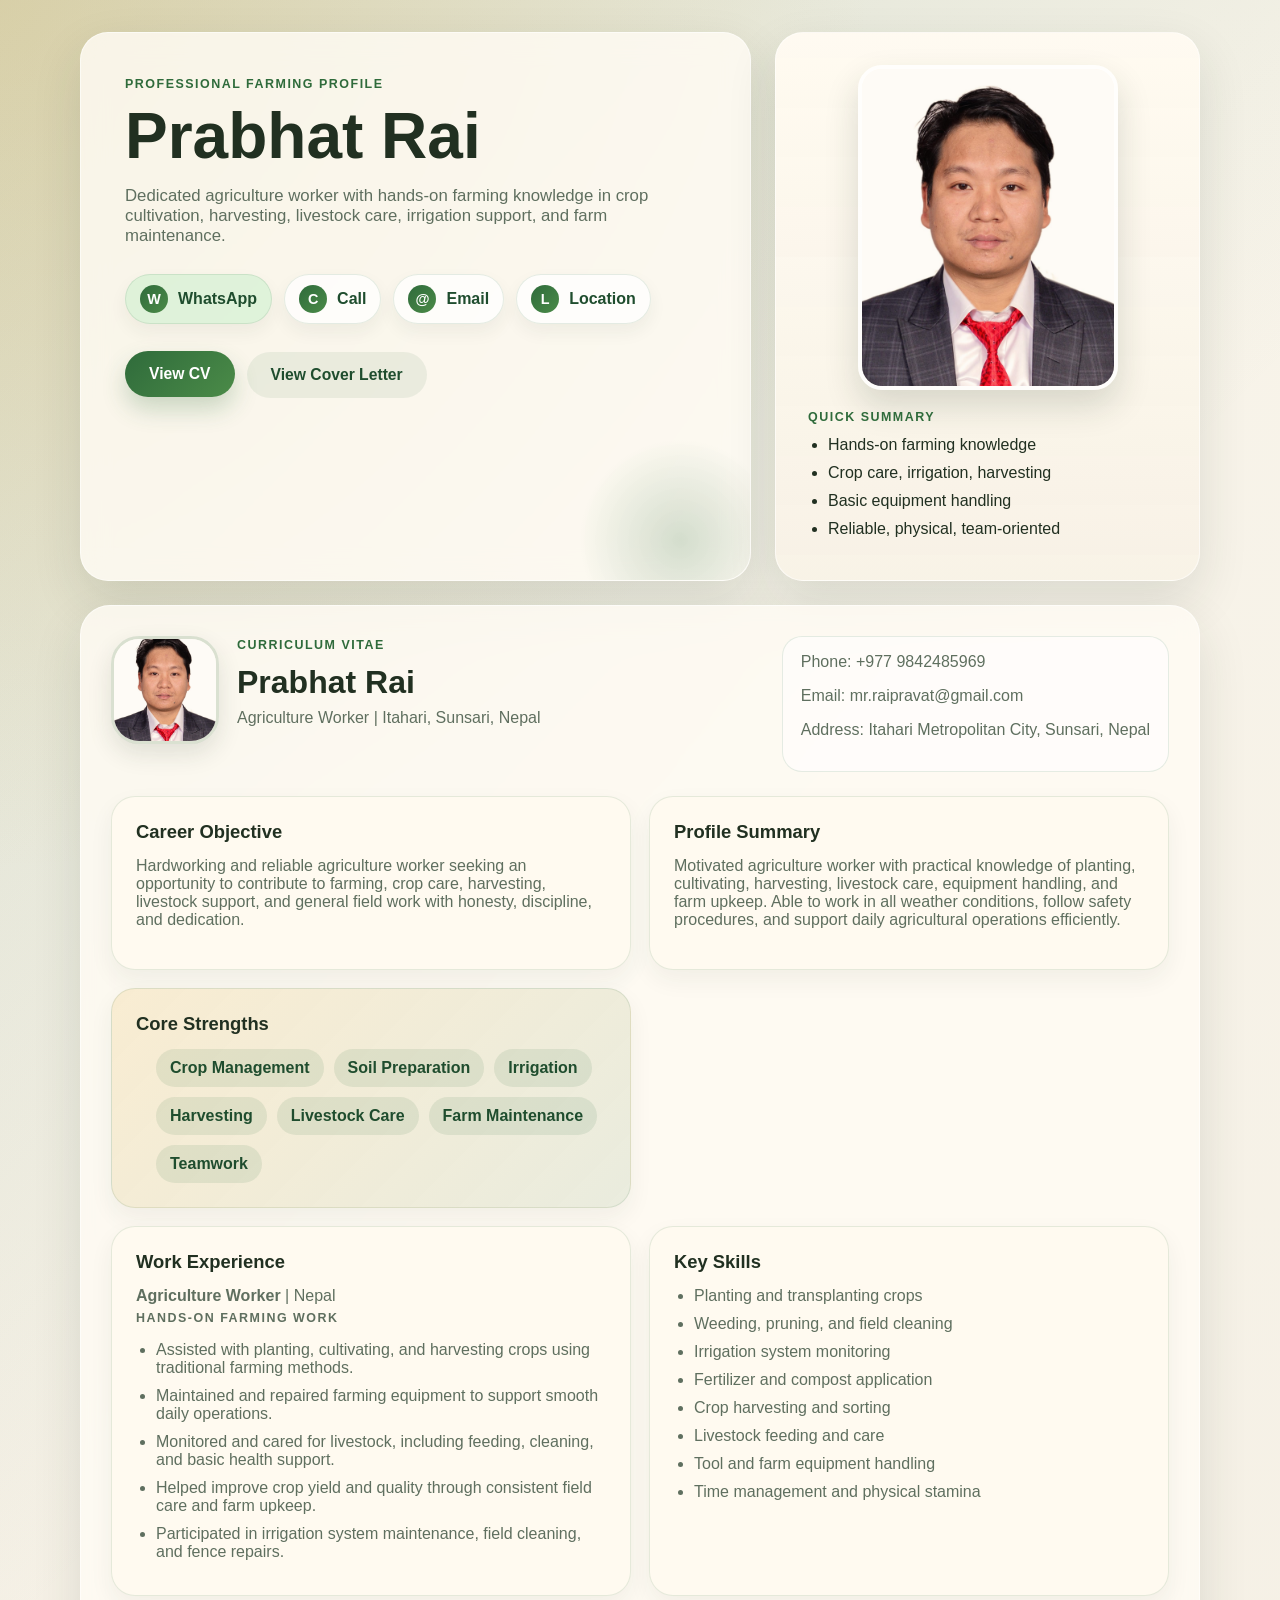
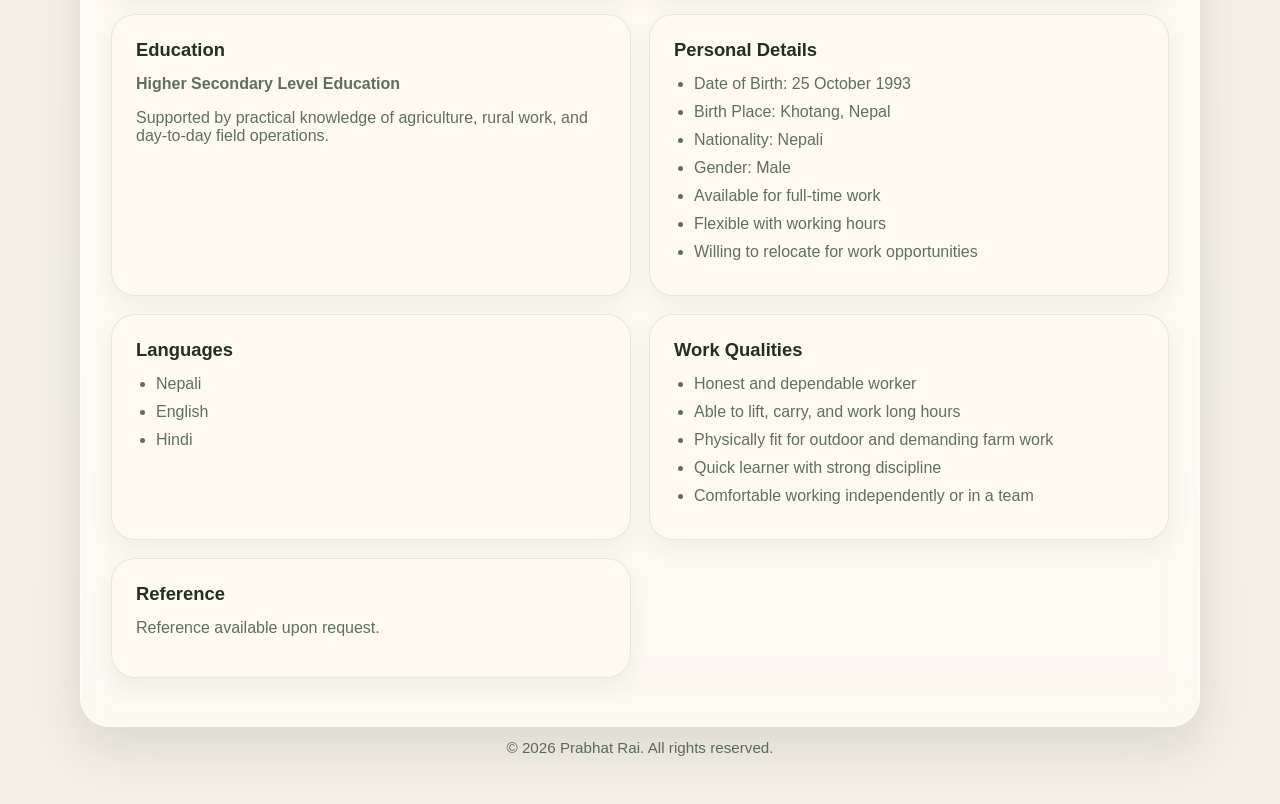
==== index.html @ 757d84d1 "Add files via upload" ====
<!DOCTYPE html>
<html lang="en">

<head>
    <meta charset="UTF-8">
    <meta name="viewport" content="width=device-width, initial-scale=1.0">
    <title>Prabhat Rai | Agriculture Worker CV</title>
    <link rel="stylesheet" href="style.css">
</head>

<body>
    <div class="page-shell">
        <header class="hero">
            <div class="hero-copy">
                <p class="eyebrow">Professional Farming Profile</p>
                <h1>Prabhat Rai</h1>
                <p class="hero-text">
                    Dedicated agriculture worker with hands-on farming knowledge in crop
                    cultivation, harvesting, livestock care, irrigation support, and farm maintenance.
                </p>
                <div class="trust-links">
                    <a class="trust-link whatsapp" href="https://wa.me/9779842485969" target="_blank" rel="noopener noreferrer" aria-label="Chat on WhatsApp">
                        <span class="trust-icon">W</span>
                        <span>WhatsApp</span>
                    </a>
                    <a class="trust-link" href="tel:+9779842485969" aria-label="Call Prabhat Rai">
                        <span class="trust-icon">C</span>
                        <span>Call</span>
                    </a>
                    <a class="trust-link" href="mailto:mr.raipravat@gmail.com" aria-label="Send email to Prabhat Rai">
                        <span class="trust-icon">@</span>
                        <span>Email</span>
                    </a>
                    <a class="trust-link" href="https://maps.google.com/?q=Itahari+Metropolitan+City,+Sunsari,+Nepal" target="_blank" rel="noopener noreferrer" aria-label="View location">
                        <span class="trust-icon">L</span>
                        <span>Location</span>
                    </a>
                </div>
                <div class="hero-actions">
                    <button class="tab-button active" data-section="cv" onclick="showSection('cv', this)">View CV</button>
                    <button class="tab-button" data-section="cover-letter" onclick="showSection('cover-letter', this)">View Cover Letter</button>
                </div>
            </div>
            <div class="hero-card">
                <img src="PP.jpeg" alt="Portrait of Prabhat Rai" class="hero-photo">
                <p class="card-label">Quick Summary</p>
                <ul class="summary-list">
                    <li>Hands-on farming knowledge</li>
                    <li>Crop care, irrigation, harvesting</li>
                    <li>Basic equipment handling</li>
                    <li>Reliable, physical, team-oriented</li>
                </ul>
            </div>
        </header>

        <main id="main-content">
            <section id="cv" class="content-section">
                <div class="panel">
                    <div class="profile-head">
                        <div class="profile-identity">
                            <img src="PP.jpeg" alt="Prabhat Rai profile photo" class="profile-photo">
                            <div>
                            <p class="section-tag">Curriculum Vitae</p>
                            <h2>Prabhat Rai</h2>
                            <p class="subtitle">Agriculture Worker | Itahari, Sunsari, Nepal</p>
                            </div>
                        </div>
                        <div class="contact-box">
                            <p>Phone: +977 9842485969</p>
                            <p>Email: mr.raipravat@gmail.com</p>
                            <p>Address: Itahari Metropolitan City, Sunsari, Nepal</p>
                        </div>
                    </div>

                    <div class="grid two-col">
                        <article class="card">
                            <h3>Career Objective</h3>
                            <p>
                                Hardworking and reliable agriculture worker seeking an opportunity to
                                contribute to farming, crop care, harvesting, livestock support, and
                                general field work with honesty, discipline, and dedication.
                            </p>
                        </article>

                        <article class="card">
                            <h3>Profile Summary</h3>
                            <p>
                                Motivated agriculture worker with practical knowledge of planting,
                                cultivating, harvesting, livestock care, equipment handling, and
                                farm upkeep. Able to work in all weather conditions, follow safety
                                procedures, and support daily agricultural operations efficiently.
                            </p>
                        </article>

                        <article class="card accent-card">
                            <h3>Core Strengths</h3>
                            <ul class="chip-list">
                                <li>Crop Management</li>
                                <li>Soil Preparation</li>
                                <li>Irrigation</li>
                                <li>Harvesting</li>
                                <li>Livestock Care</li>
                                <li>Farm Maintenance</li>
                                <li>Teamwork</li>
                            </ul>
                        </article>
                    </div>

                    <div class="grid two-col">
                        <article class="card">
                            <h3>Work Experience</h3>
                            <div class="timeline-item">
                                <p class="job-line"><strong>Agriculture Worker</strong> | Nepal</p>
                                <p class="job-meta">Hands-on Farming Work</p>
                                <ul>
                                    <li>Assisted with planting, cultivating, and harvesting crops using traditional farming methods.</li>
                                    <li>Maintained and repaired farming equipment to support smooth daily operations.</li>
                                    <li>Monitored and cared for livestock, including feeding, cleaning, and basic health support.</li>
                                    <li>Helped improve crop yield and quality through consistent field care and farm upkeep.</li>
                                    <li>Participated in irrigation system maintenance, field cleaning, and fence repairs.</li>
                                </ul>
                            </div>
                        </article>

                        <article class="card">
                            <h3>Key Skills</h3>
                            <ul>
                                <li>Planting and transplanting crops</li>
                                <li>Weeding, pruning, and field cleaning</li>
                                <li>Irrigation system monitoring</li>
                                <li>Fertilizer and compost application</li>
                                <li>Crop harvesting and sorting</li>
                                <li>Livestock feeding and care</li>
                                <li>Tool and farm equipment handling</li>
                                <li>Time management and physical stamina</li>
                            </ul>
                        </article>
                    </div>

                    <div class="grid two-col">
                        <article class="card">
                            <h3>Education</h3>
                            <p><strong>Higher Secondary Level Education</strong></p>
                            <p>Supported by practical knowledge of agriculture, rural work, and day-to-day field operations.</p>
                        </article>

                        <article class="card">
                            <h3>Personal Details</h3>
                            <ul>
                                <li>Date of Birth: 25 October 1993</li>
                                <li>Birth Place: Khotang, Nepal</li>
                                <li>Nationality: Nepali</li>
                                <li>Gender: Male</li>
                                <li>Available for full-time work</li>
                                <li>Flexible with working hours</li>
                                <li>Willing to relocate for work opportunities</li>
                            </ul>
                        </article>
                    </div>

                    <div class="grid two-col">
                        <article class="card">
                            <h3>Languages</h3>
                            <ul>
                                <li>Nepali</li>
                                <li>English</li>
                                <li>Hindi</li>
                            </ul>
                        </article>

                        <article class="card">
                            <h3>Work Qualities</h3>
                            <ul>
                                <li>Honest and dependable worker</li>
                                <li>Able to lift, carry, and work long hours</li>
                                <li>Physically fit for outdoor and demanding farm work</li>
                                <li>Quick learner with strong discipline</li>
                                <li>Comfortable working independently or in a team</li>
                            </ul>
                        </article>
                    </div>

                    <div class="grid two-col">
                        <article class="card">
                            <h3>Reference</h3>
                            <p>Reference available upon request.</p>
                        </article>
                    </div>
                </div>
            </section>

            <section id="cover-letter" class="content-section hidden">
                <div class="panel">
                    <p class="section-tag">Cover Letter</p>
                    <h2>Application for Farming Job</h2>
                    <div class="letter-card">
                        <p>Dear Hiring Manager,</p>
                        <p>
                            I am writing to apply for a farming position in your organization. I have
                            practical knowledge as an agriculture worker, with hands-on
                            involvement in crop planting, cultivation, harvesting, livestock care,
                            irrigation support, and general farm maintenance.
                        </p>
                        <p>
                            Through my experience, I have developed strong skills in traditional farming
                            practices, equipment handling, field care, and teamwork. I am physically fit,
                            hardworking, and committed to completing all farm duties with responsibility
                            and care.
                        </p>
                        <p>
                            I would welcome the opportunity to contribute my experience and dedication
                            to your farm. Thank you for your time and consideration.
                        </p>
                        <p>Sincerely,</p>
                        <p><strong>Prabhat Rai</strong></p>
                    </div>
                </div>
            </section>
        </main>

        <footer class="site-footer">
            <p>&copy; <span id="current-year"></span> Prabhat Rai. All rights reserved.</p>
        </footer>
    </div>

    <script src="script.js"></script>
</body>

</html>
---- style.css ----
:root {
  --bg: #f4efe4;
  --panel: rgba(255, 252, 245, 0.82);
  --panel-strong: #fffaf0;
  --text: #213021;
  --muted: #5f6f5f;
  --green: #2f6b3b;
  --green-deep: #1f4d2e;
  --gold: #d8a437;
  --line: rgba(47, 107, 59, 0.12);
  --shadow: 0 20px 50px rgba(33, 48, 33, 0.12);
}

* {
  box-sizing: border-box;
}

body {
  margin: 0;
  min-height: 100vh;
  font-family: "Segoe UI", Tahoma, Geneva, Verdana, sans-serif;
  color: var(--text);
  background:
    radial-gradient(circle at top left, rgba(216, 164, 55, 0.25), transparent 32%),
    linear-gradient(135deg, rgba(47, 107, 59, 0.16), transparent 45%),
    linear-gradient(180deg, #f8f4ea 0%, var(--bg) 100%);
}

.page-shell {
  width: min(1120px, calc(100% - 32px));
  margin: 0 auto;
  padding: 32px 0 48px;
}

.hero {
  display: grid;
  grid-template-columns: 1.5fr 0.95fr;
  gap: 24px;
  align-items: stretch;
  margin-bottom: 24px;
}

.hero-copy,
.hero-card,
.panel {
  backdrop-filter: blur(14px);
  background: var(--panel);
  border: 1px solid rgba(255, 255, 255, 0.55);
  box-shadow: var(--shadow);
}

.hero-copy {
  border-radius: 28px;
  padding: 44px;
  position: relative;
  overflow: hidden;
}

.hero-copy::after {
  content: "";
  position: absolute;
  right: -40px;
  bottom: -70px;
  width: 220px;
  height: 220px;
  border-radius: 50%;
  background: radial-gradient(circle, rgba(47, 107, 59, 0.2), transparent 65%);
}

.eyebrow,
.section-tag,
.card-label,
.job-meta {
  letter-spacing: 0.12em;
  text-transform: uppercase;
  font-size: 0.78rem;
}

.eyebrow,
.section-tag,
.card-label {
  color: var(--green);
  font-weight: 700;
}

h1,
h2,
h3,
p {
  margin-top: 0;
}

h1 {
  font-size: clamp(2.4rem, 5vw, 4.4rem);
  line-height: 1.04;
  margin-bottom: 16px;
}

h2 {
  font-size: 2rem;
  margin-bottom: 8px;
}

h3 {
  font-size: 1.15rem;
  margin-bottom: 14px;
}

.hero-text,
.subtitle,
.letter-card p,
.card p,
.card li,
.contact-box p {
  color: var(--muted);
}

.hero-text {
  max-width: 640px;
  font-size: 1.05rem;
  margin-bottom: 28px;
}

.trust-links {
  display: flex;
  flex-wrap: wrap;
  gap: 12px;
  margin-bottom: 28px;
}

.trust-link {
  display: inline-flex;
  align-items: center;
  gap: 10px;
  padding: 10px 14px;
  border-radius: 999px;
  text-decoration: none;
  color: var(--green-deep);
  background: rgba(255, 255, 255, 0.7);
  border: 1px solid rgba(47, 107, 59, 0.12);
  box-shadow: 0 8px 18px rgba(33, 48, 33, 0.06);
  font-weight: 700;
  transition: transform 0.2s ease, box-shadow 0.2s ease, background 0.2s ease;
}

.trust-link:hover {
  transform: translateY(-2px);
  box-shadow: 0 12px 24px rgba(33, 48, 33, 0.12);
  background: rgba(255, 255, 255, 0.92);
}

.trust-link.whatsapp {
  background: rgba(37, 211, 102, 0.12);
}

.trust-icon {
  display: inline-flex;
  align-items: center;
  justify-content: center;
  width: 28px;
  height: 28px;
  border-radius: 50%;
  background: linear-gradient(135deg, var(--green), #4b8b48);
  color: #fff;
  font-size: 0.9rem;
  font-weight: 800;
}

.hero-actions {
  display: flex;
  flex-wrap: wrap;
  gap: 12px;
}

.tab-button {
  border: none;
  border-radius: 999px;
  padding: 14px 24px;
  font-size: 0.98rem;
  font-weight: 700;
  cursor: pointer;
  background: rgba(47, 107, 59, 0.08);
  color: var(--green-deep);
  transition: transform 0.2s ease, background 0.2s ease, color 0.2s ease, box-shadow 0.2s ease;
}

.tab-button:hover,
.tab-button.active {
  transform: translateY(-1px);
  background: linear-gradient(135deg, var(--green), #4b8b48);
  color: #fff;
  box-shadow: 0 12px 24px rgba(47, 107, 59, 0.24);
}

.hero-card {
  border-radius: 28px;
  padding: 32px;
  background:
    linear-gradient(180deg, rgba(255, 250, 240, 0.92), rgba(247, 241, 228, 0.88)),
    var(--panel);
}

.hero-photo {
  display: block;
  width: 100%;
  max-width: 260px;
  aspect-ratio: 4 / 5;
  object-fit: cover;
  margin: 0 auto 20px;
  border-radius: 24px;
  border: 4px solid rgba(255, 255, 255, 0.8);
  box-shadow: 0 16px 34px rgba(33, 48, 33, 0.16);
}

.summary-list,
.card ul {
  margin: 0;
  padding-left: 20px;
}

.summary-list li,
.card li {
  margin-bottom: 10px;
}

.panel {
  border-radius: 30px;
  padding: 30px;
}

.profile-head {
  display: flex;
  justify-content: space-between;
  gap: 20px;
  align-items: flex-start;
  margin-bottom: 24px;
}

.profile-identity {
  display: flex;
  align-items: center;
  gap: 18px;
}

.profile-photo {
  width: 108px;
  height: 108px;
  border-radius: 28px;
  object-fit: cover;
  border: 3px solid rgba(47, 107, 59, 0.16);
  box-shadow: 0 10px 24px rgba(33, 48, 33, 0.12);
}

.contact-box {
  min-width: 240px;
  padding: 16px 18px;
  border-radius: 20px;
  background: rgba(255, 255, 255, 0.58);
  border: 1px solid var(--line);
}

.grid {
  display: grid;
  gap: 18px;
  margin-bottom: 18px;
}

.two-col {
  grid-template-columns: repeat(2, minmax(0, 1fr));
}

.card,
.letter-card {
  background: var(--panel-strong);
  border: 1px solid var(--line);
  border-radius: 24px;
  padding: 24px;
  box-shadow: 0 10px 24px rgba(33, 48, 33, 0.06);
}

.accent-card {
  background:
    linear-gradient(135deg, rgba(216, 164, 55, 0.16), rgba(47, 107, 59, 0.1)),
    var(--panel-strong);
}

.chip-list {
  list-style: none;
  padding-left: 0;
  display: flex;
  flex-wrap: wrap;
  gap: 10px;
}

.chip-list li {
  margin: 0;
  padding: 10px 14px;
  border-radius: 999px;
  background: rgba(47, 107, 59, 0.1);
  color: var(--green-deep);
  font-weight: 600;
}

.job-line {
  margin-bottom: 6px;
}

.job-meta {
  color: var(--gold);
  font-weight: 700;
  margin-bottom: 16px;
}

.hidden {
  display: none;
}

.site-footer {
  text-align: center;
  padding: 12px 18px 0;
}

.site-footer p {
  margin: 0;
  color: var(--muted);
  font-size: 0.95rem;
}

@media (max-width: 860px) {
  .hero,
  .two-col {
    grid-template-columns: 1fr;
  }

  .hero-copy,
  .hero-card,
  .panel {
    padding: 24px;
  }

  .profile-head {
    flex-direction: column;
  }

  .profile-identity {
    flex-direction: column;
    align-items: flex-start;
  }

  .contact-box {
    width: 100%;
    min-width: auto;
  }
}

@media (max-width: 560px) {
  .page-shell {
    width: min(100% - 18px, 1120px);
    padding-top: 18px;
  }

  h1 {
    font-size: 2.2rem;
  }

  .tab-button {
    width: 100%;
  }

  .trust-link {
    width: 100%;
    justify-content: center;
  }
}
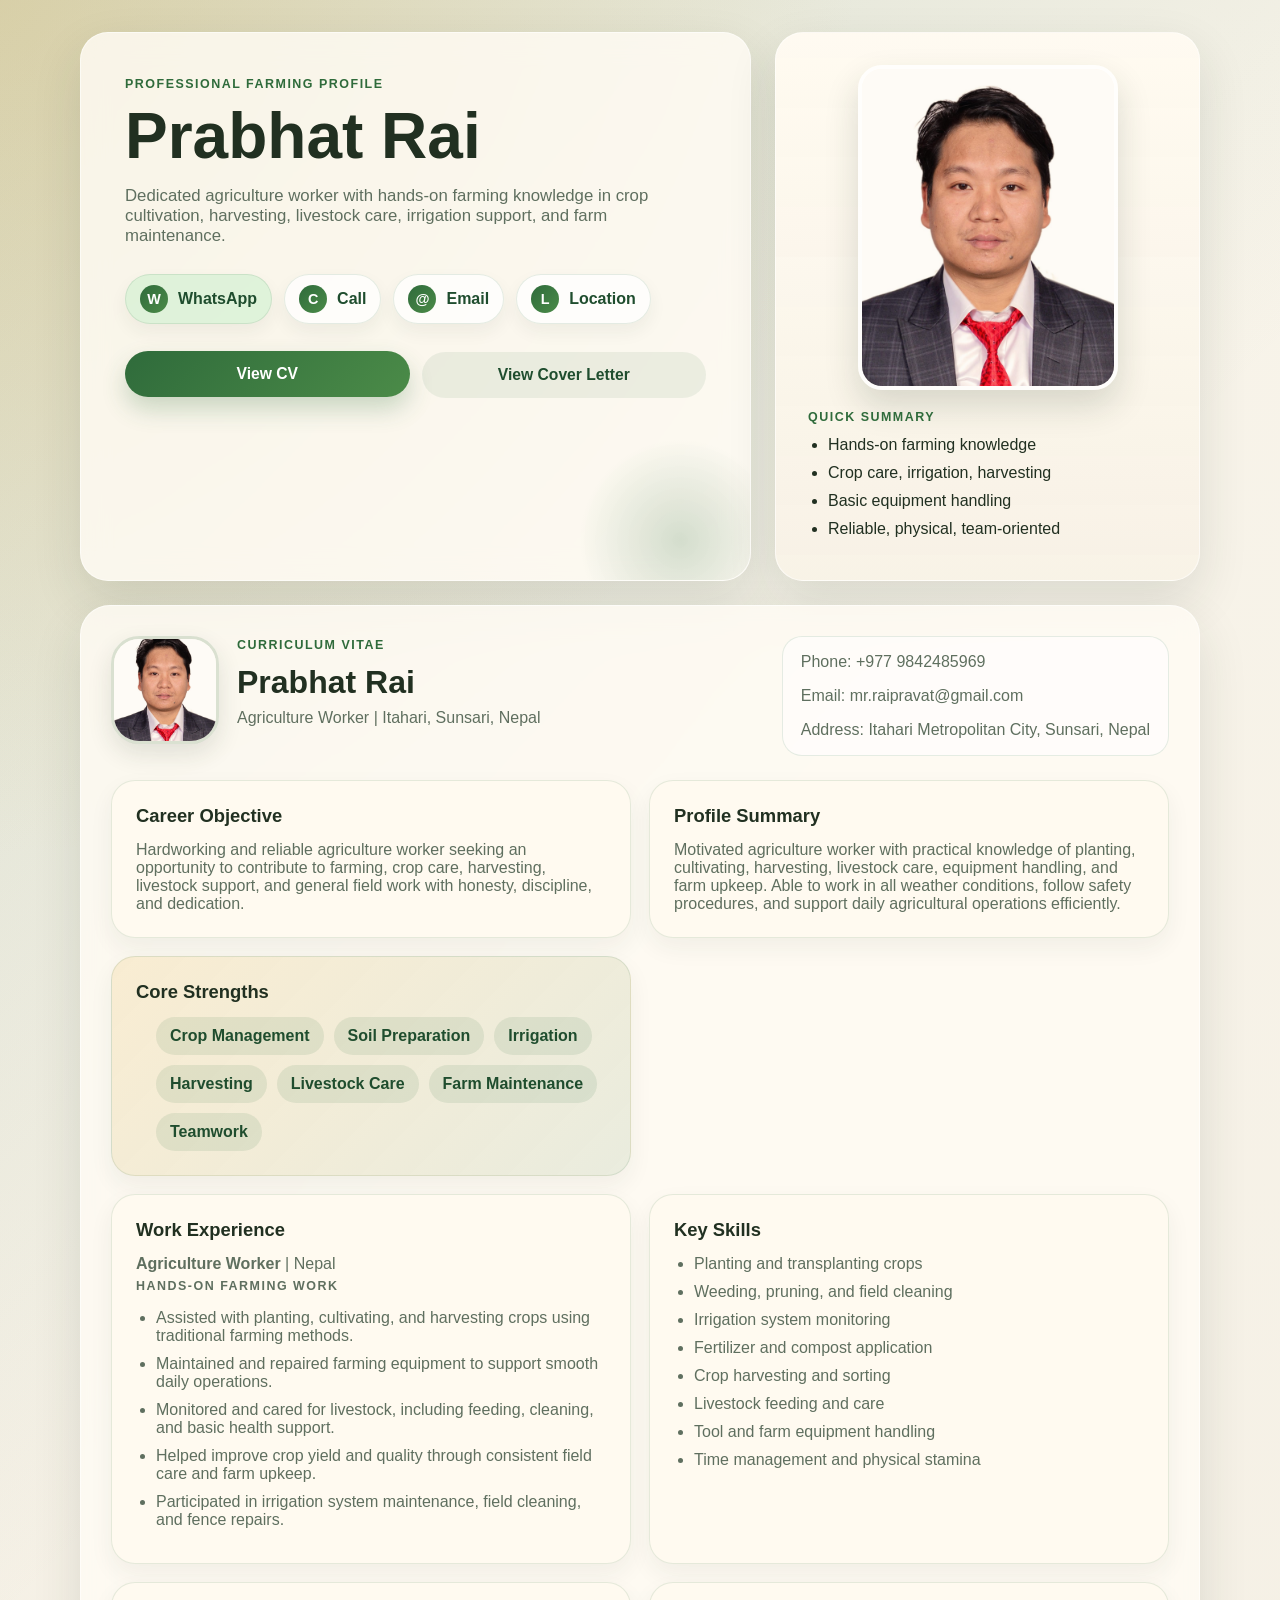
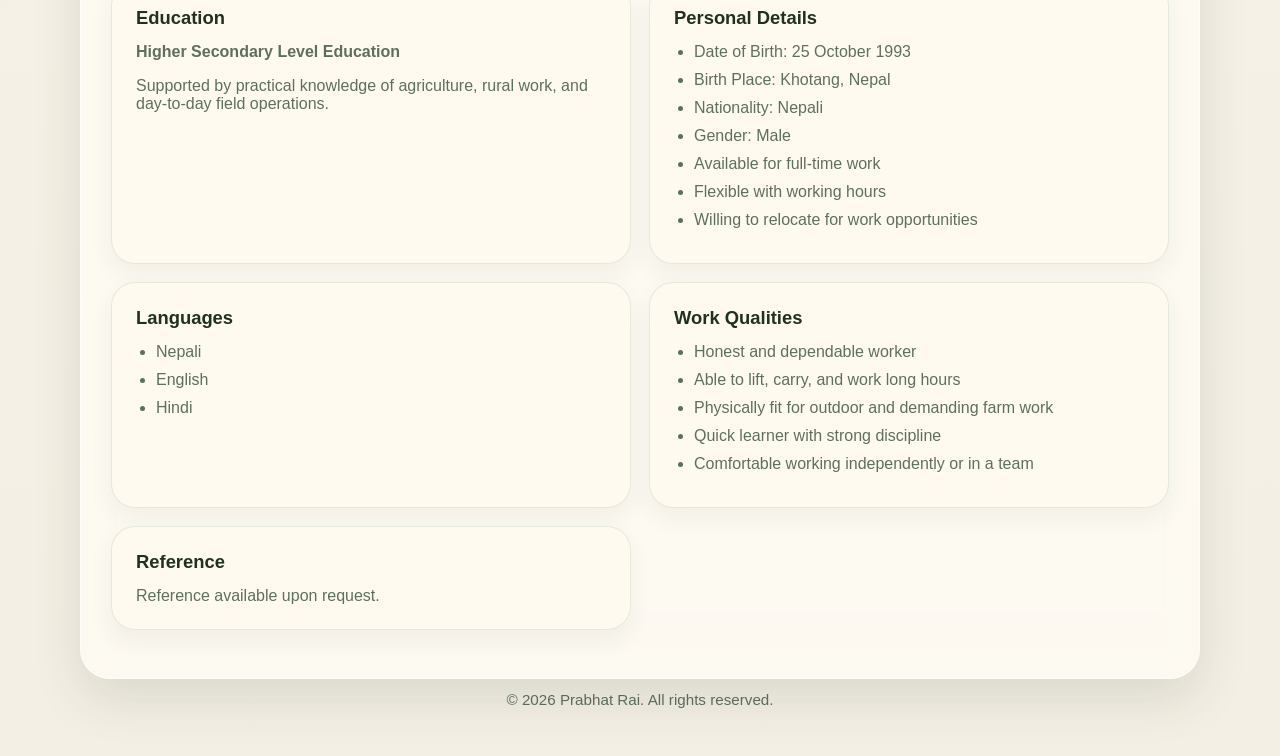
==== commit 1c7088f4: "Add files via upload" ====
--- a/index.html
+++ b/index.html
@@ -5,6 +5,7 @@
     <meta charset="UTF-8">
     <meta name="viewport" content="width=device-width, initial-scale=1.0">
     <title>Prabhat Rai | Agriculture Worker CV</title>
+    <link rel="icon" href="/favicon.ico" type="image/x-icon">
     <link rel="stylesheet" href="style.css">
 </head>
 
@@ -19,7 +20,8 @@
                     cultivation, harvesting, livestock care, irrigation support, and farm maintenance.
                 </p>
                 <div class="trust-links">
-                    <a class="trust-link whatsapp" href="https://wa.me/9779842485969" target="_blank" rel="noopener noreferrer" aria-label="Chat on WhatsApp">
+                    <a class="trust-link whatsapp" href="https://wa.me/9779842485969" target="_blank"
+                        rel="noopener noreferrer" aria-label="Chat on WhatsApp">
                         <span class="trust-icon">W</span>
                         <span>WhatsApp</span>
                     </a>
@@ -31,14 +33,17 @@
                         <span class="trust-icon">@</span>
                         <span>Email</span>
                     </a>
-                    <a class="trust-link" href="https://maps.google.com/?q=Itahari+Metropolitan+City,+Sunsari,+Nepal" target="_blank" rel="noopener noreferrer" aria-label="View location">
+                    <a class="trust-link" href="https://maps.google.com/?q=Itahari+Metropolitan+City,+Sunsari,+Nepal"
+                        target="_blank" rel="noopener noreferrer" aria-label="View location">
                         <span class="trust-icon">L</span>
                         <span>Location</span>
                     </a>
                 </div>
                 <div class="hero-actions">
-                    <button class="tab-button active" data-section="cv" onclick="showSection('cv', this)">View CV</button>
-                    <button class="tab-button" data-section="cover-letter" onclick="showSection('cover-letter', this)">View Cover Letter</button>
+                    <button class="tab-button active" data-section="cv" onclick="showSection('cv', this)">View
+                        CV</button>
+                    <button class="tab-button" data-section="cover-letter"
+                        onclick="showSection('cover-letter', this)">View Cover Letter</button>
                 </div>
             </div>
             <div class="hero-card">
@@ -60,9 +65,9 @@
                         <div class="profile-identity">
                             <img src="PP.jpeg" alt="Prabhat Rai profile photo" class="profile-photo">
                             <div>
-                            <p class="section-tag">Curriculum Vitae</p>
-                            <h2>Prabhat Rai</h2>
-                            <p class="subtitle">Agriculture Worker | Itahari, Sunsari, Nepal</p>
+                                <p class="section-tag">Curriculum Vitae</p>
+                                <h2>Prabhat Rai</h2>
+                                <p class="subtitle">Agriculture Worker | Itahari, Sunsari, Nepal</p>
                             </div>
                         </div>
                         <div class="contact-box">
@@ -113,11 +118,16 @@
                                 <p class="job-line"><strong>Agriculture Worker</strong> | Nepal</p>
                                 <p class="job-meta">Hands-on Farming Work</p>
                                 <ul>
-                                    <li>Assisted with planting, cultivating, and harvesting crops using traditional farming methods.</li>
-                                    <li>Maintained and repaired farming equipment to support smooth daily operations.</li>
-                                    <li>Monitored and cared for livestock, including feeding, cleaning, and basic health support.</li>
-                                    <li>Helped improve crop yield and quality through consistent field care and farm upkeep.</li>
-                                    <li>Participated in irrigation system maintenance, field cleaning, and fence repairs.</li>
+                                    <li>Assisted with planting, cultivating, and harvesting crops using traditional
+                                        farming methods.</li>
+                                    <li>Maintained and repaired farming equipment to support smooth daily operations.
+                                    </li>
+                                    <li>Monitored and cared for livestock, including feeding, cleaning, and basic health
+                                        support.</li>
+                                    <li>Helped improve crop yield and quality through consistent field care and farm
+                                        upkeep.</li>
+                                    <li>Participated in irrigation system maintenance, field cleaning, and fence
+                                        repairs.</li>
                                 </ul>
                             </div>
                         </article>
@@ -141,7 +151,8 @@
                         <article class="card">
                             <h3>Education</h3>
                             <p><strong>Higher Secondary Level Education</strong></p>
-                            <p>Supported by practical knowledge of agriculture, rural work, and day-to-day field operations.</p>
+                            <p>Supported by practical knowledge of agriculture, rural work, and day-to-day field
+                                operations.</p>
                         </article>
 
                         <article class="card">
@@ -223,7 +234,13 @@
         </footer>
     </div>
 
+    <button id="scroll-top-btn" class="scroll-top-btn" type="button" aria-label="Scroll to top">
+        <svg viewBox="0 0 24 24" aria-hidden="true" focusable="false">
+            <path d="M12 5.5 5.5 12l1.4 1.4 4.1-4.1V19h2V9.3l4.1 4.1 1.4-1.4z" fill="currentColor" />
+        </svg>
+    </button>
+
     <script src="script.js"></script>
 </body>
 
-</html>
+</html>
--- a/style.css
+++ b/style.css
@@ -24,6 +24,7 @@
     radial-gradient(circle at top left, rgba(216, 164, 55, 0.25), transparent 32%),
     linear-gradient(135deg, rgba(47, 107, 59, 0.16), transparent 45%),
     linear-gradient(180deg, #f8f4ea 0%, var(--bg) 100%);
+  overflow-x: hidden;
 }
 
 .page-shell {
@@ -184,6 +185,10 @@
   transition: transform 0.2s ease, background 0.2s ease, color 0.2s ease, box-shadow 0.2s ease;
 }
 
+.hero-actions .tab-button {
+  flex: 1 1 220px;
+}
+
 .tab-button:hover,
 .tab-button.active {
   transform: translateY(-1px);
@@ -259,6 +264,12 @@
   border: 1px solid var(--line);
 }
 
+.contact-box p:last-child,
+.card p:last-child,
+.letter-card p:last-child {
+  margin-bottom: 0;
+}
+
 .grid {
   display: grid;
   gap: 18px;
@@ -299,6 +310,7 @@
   background: rgba(47, 107, 59, 0.1);
   color: var(--green-deep);
   font-weight: 600;
+  word-break: break-word;
 }
 
 .job-line {
@@ -326,12 +338,56 @@
   font-size: 0.95rem;
 }
 
+.scroll-top-btn {
+  position: fixed;
+  right: 24px;
+  bottom: 24px;
+  display: inline-flex;
+  align-items: center;
+  justify-content: center;
+  width: 52px;
+  height: 52px;
+  border: none;
+  border-radius: 50%;
+  padding: 0;
+  background: linear-gradient(135deg, var(--green), #4b8b48);
+  color: #fff;
+  font-weight: 700;
+  cursor: pointer;
+  box-shadow: 0 14px 28px rgba(33, 48, 33, 0.22);
+  opacity: 0;
+  visibility: hidden;
+  transform: translateY(12px);
+  transition: opacity 0.2s ease, transform 0.2s ease, visibility 0.2s ease;
+  z-index: 1000;
+}
+
+.scroll-top-btn.visible {
+  opacity: 1;
+  visibility: visible;
+  transform: translateY(0);
+}
+
+.scroll-top-btn:hover {
+  background: linear-gradient(135deg, var(--green-deep), var(--green));
+}
+
+.scroll-top-btn svg {
+  width: 24px;
+  height: 24px;
+}
+
 @media (max-width: 860px) {
   .hero,
   .two-col {
     grid-template-columns: 1fr;
   }
 
+  .page-shell {
+    width: min(100% - 24px, 1120px);
+    padding-top: 24px;
+  }
+
   .hero-copy,
   .hero-card,
   .panel {
@@ -343,13 +399,21 @@
   }
 
   .profile-identity {
-    flex-direction: column;
-    align-items: flex-start;
+    align-items: center;
+    text-align: center;
   }
 
   .contact-box {
     width: 100%;
     min-width: auto;
+  }
+
+  .hero-photo {
+    max-width: 220px;
+  }
+
+  .hero-text {
+    max-width: 100%;
   }
 }
 
@@ -357,18 +421,144 @@
   .page-shell {
     width: min(100% - 18px, 1120px);
     padding-top: 18px;
+    padding-bottom: 28px;
   }
 
   h1 {
     font-size: 2.2rem;
   }
 
+  h2 {
+    font-size: 1.7rem;
+  }
+
+  .hero {
+    gap: 16px;
+    margin-bottom: 16px;
+  }
+
+  .hero-copy,
+  .hero-card,
+  .panel {
+    padding: 20px;
+    border-radius: 24px;
+  }
+
+  .hero-text {
+    margin-bottom: 20px;
+    font-size: 1rem;
+  }
+
+  .trust-links {
+    display: grid;
+    grid-template-columns: repeat(2, minmax(0, 1fr));
+    gap: 10px;
+    margin-bottom: 20px;
+  }
+
+  .hero-actions {
+    gap: 10px;
+  }
+
   .tab-button {
     width: 100%;
+    padding: 13px 18px;
   }
 
   .trust-link {
     width: 100%;
     justify-content: center;
-  }
-}
+    padding: 12px 10px;
+  }
+
+  .hero-card {
+    padding-top: 18px;
+  }
+
+  .hero-photo {
+    max-width: 180px;
+    margin-bottom: 16px;
+    border-radius: 20px;
+  }
+
+  .summary-list li,
+  .card li {
+    margin-bottom: 8px;
+  }
+
+  .card,
+  .letter-card,
+  .contact-box {
+    padding: 20px;
+    border-radius: 20px;
+  }
+
+  .profile-head {
+    gap: 16px;
+  }
+
+  .profile-photo {
+    width: 88px;
+    height: 88px;
+  }
+
+  .profile-identity {
+    align-items: flex-start;
+    text-align: left;
+  }
+
+  .scroll-top-btn {
+    right: 16px;
+    bottom: 16px;
+  }
+}
+
+@media (max-width: 380px) {
+  .page-shell {
+    width: min(100% - 12px, 1120px);
+  }
+
+  .hero-copy,
+  .hero-card,
+  .panel,
+  .card,
+  .letter-card,
+  .contact-box {
+    padding: 16px;
+  }
+
+  h1 {
+    font-size: 1.95rem;
+  }
+
+  h2 {
+    font-size: 1.45rem;
+  }
+
+  .trust-links {
+    grid-template-columns: 1fr;
+  }
+
+  .trust-link,
+  .tab-button {
+    font-size: 0.95rem;
+  }
+
+  .chip-list li {
+    width: 100%;
+    justify-content: center;
+    text-align: center;
+  }
+
+  .scroll-top-btn {
+    width: 46px;
+    height: 46px;
+    right: 12px;
+    bottom: 12px;
+  }
+
+  .scroll-top-btn svg {
+    width: 20px;
+    height: 20px;
+  }
+}
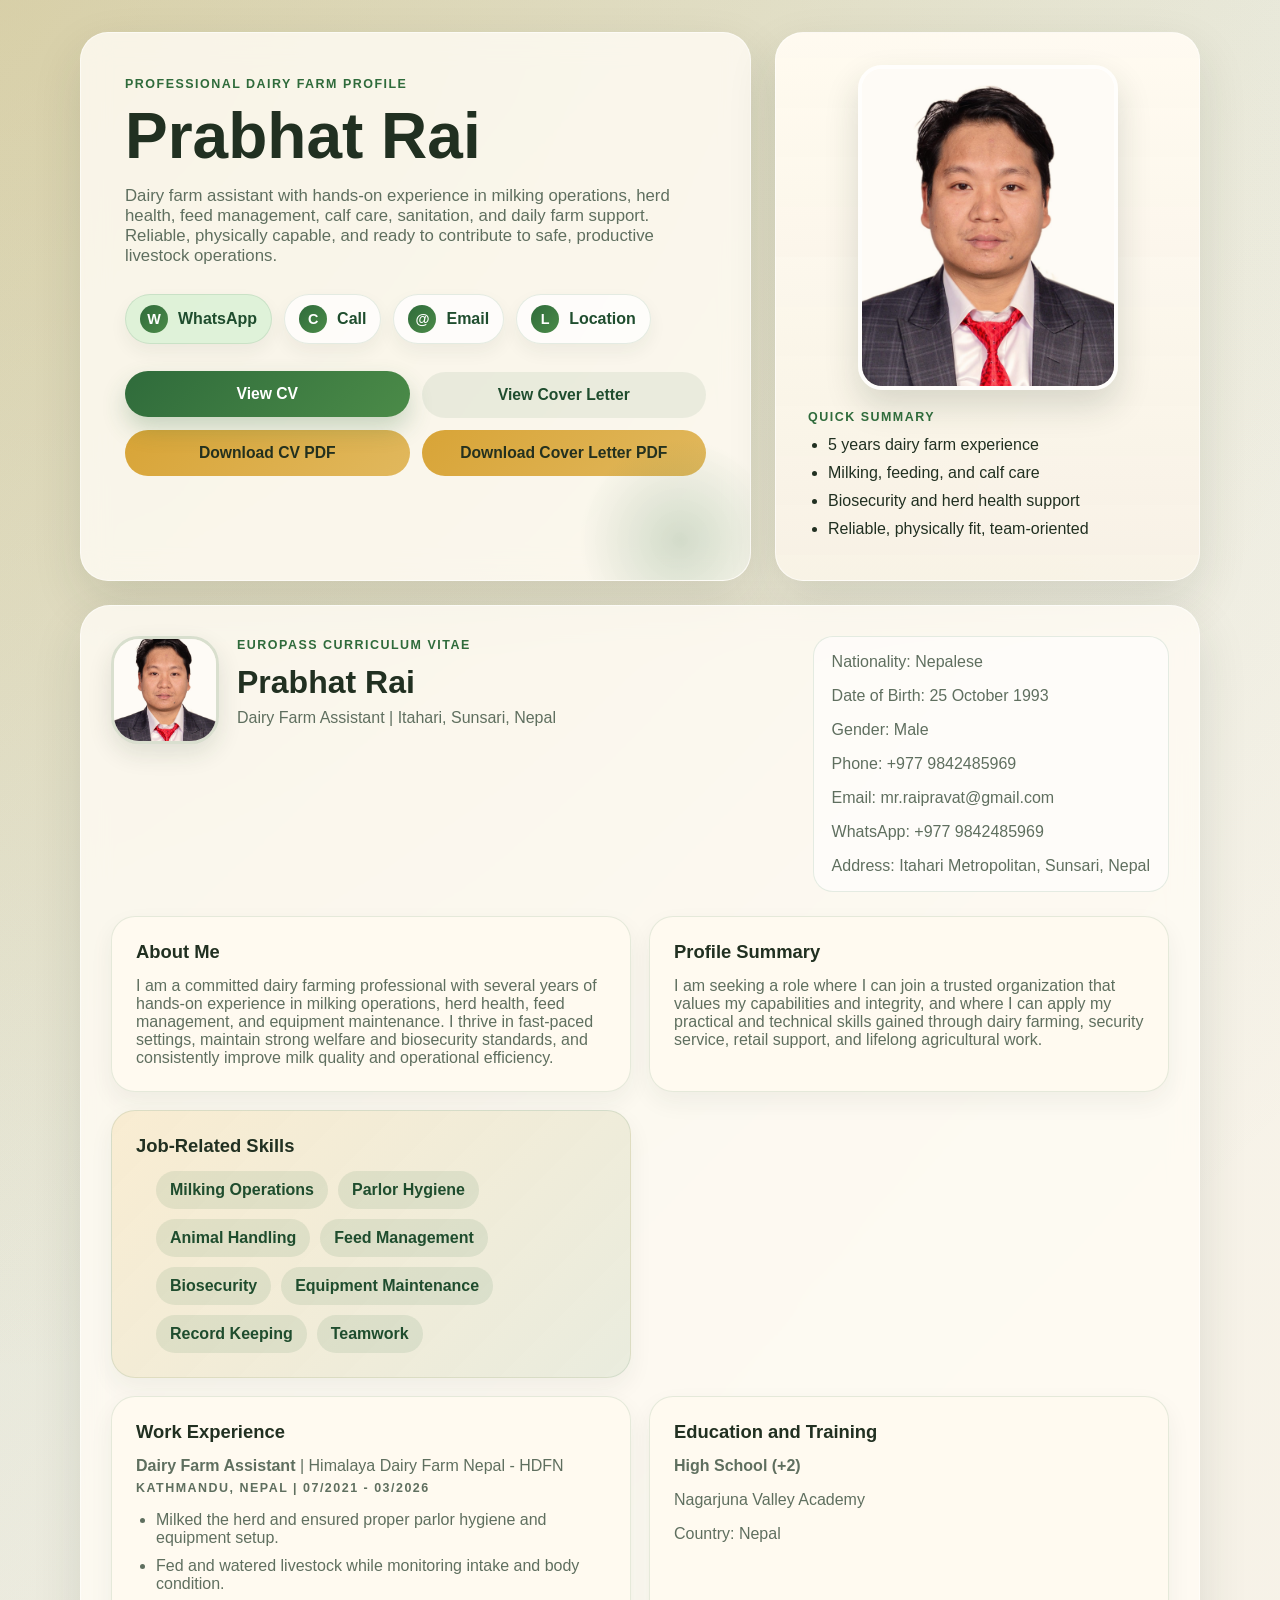
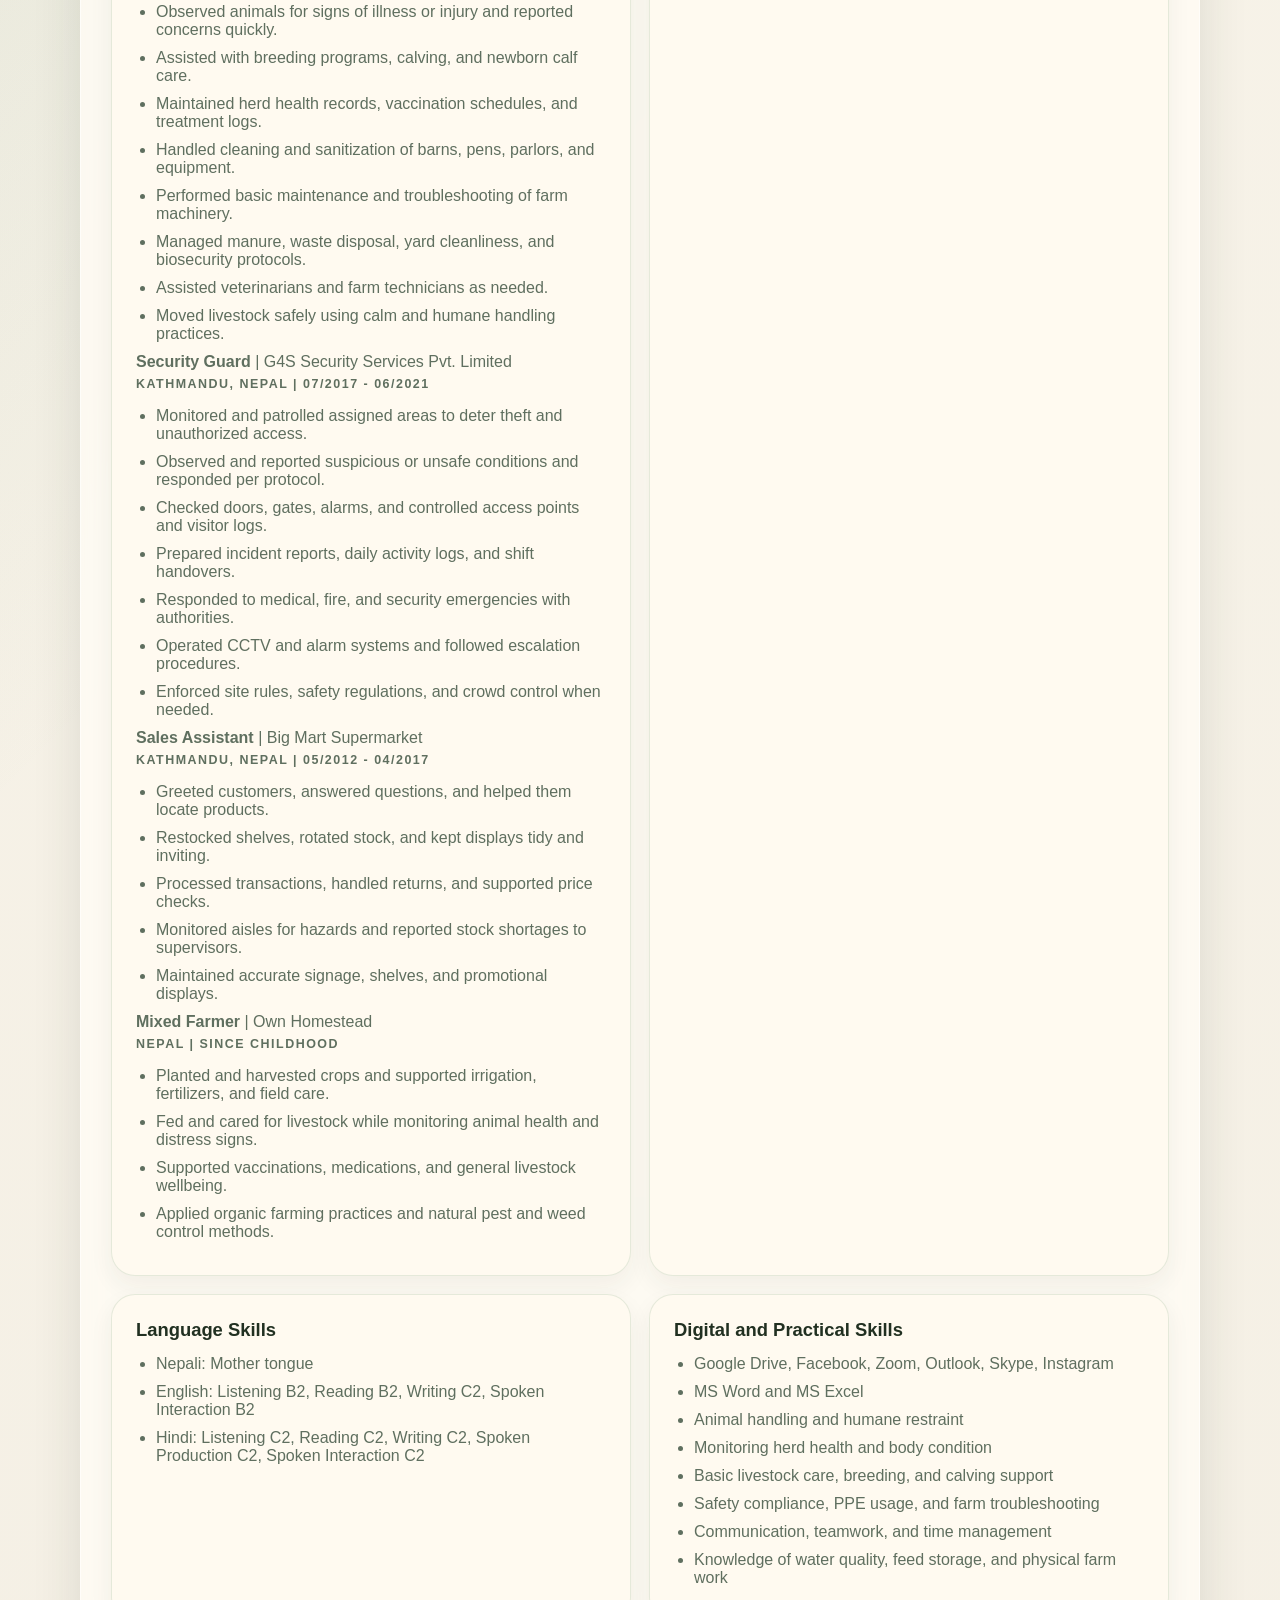
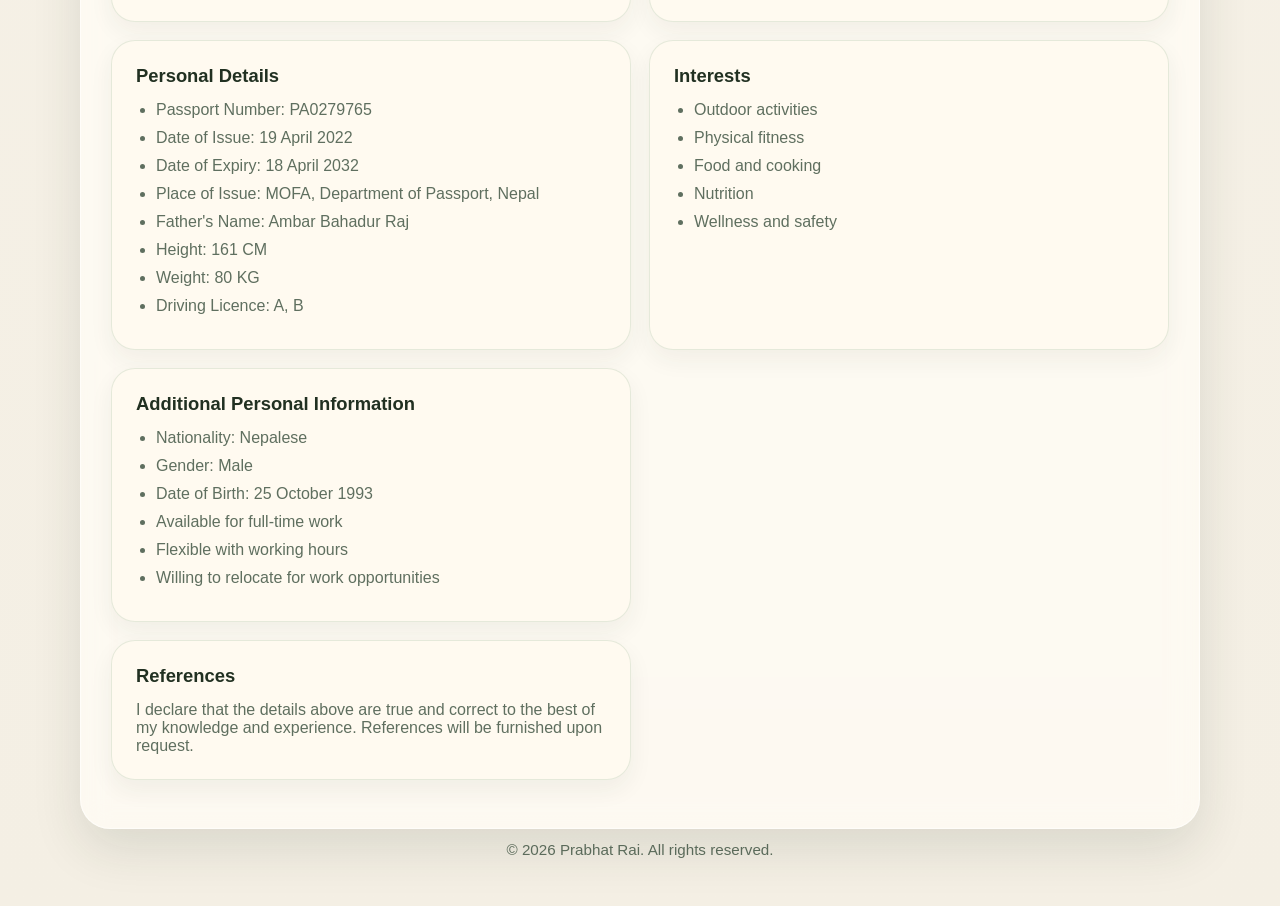
==== commit cebcd6ce: "Add files via upload" ====
--- a/index.html
+++ b/index.html
@@ -4,7 +4,7 @@
 <head>
     <meta charset="UTF-8">
     <meta name="viewport" content="width=device-width, initial-scale=1.0">
-    <title>Prabhat Rai | Agriculture Worker CV</title>
+    <title>Prabhat Rai | Dairy Farm Assistant</title>
     <link rel="icon" href="/favicon.ico" type="image/x-icon">
     <link rel="stylesheet" href="style.css">
 </head>
@@ -13,11 +13,13 @@
     <div class="page-shell">
         <header class="hero">
             <div class="hero-copy">
-                <p class="eyebrow">Professional Farming Profile</p>
+                <p class="eyebrow">Professional Dairy Farm Profile</p>
                 <h1>Prabhat Rai</h1>
                 <p class="hero-text">
-                    Dedicated agriculture worker with hands-on farming knowledge in crop
-                    cultivation, harvesting, livestock care, irrigation support, and farm maintenance.
+                    Dairy farm assistant with hands-on experience in milking operations, herd health,
+                    feed management, calf care, sanitation, and daily farm support. Reliable,
+                    physically capable, and ready to contribute to safe, productive livestock
+                    operations.
                 </p>
                 <div class="trust-links">
                     <a class="trust-link whatsapp" href="https://wa.me/9779842485969" target="_blank"
@@ -44,16 +46,18 @@
                         CV</button>
                     <button class="tab-button" data-section="cover-letter"
                         onclick="showSection('cover-letter', this)">View Cover Letter</button>
+                    <a class="tab-button download-button" href="Prabhat-Rai-CV.pdf" download>Download CV PDF</a>
+                    <a class="tab-button download-button" href="Prabhat-Rai-Cover-Letter.pdf" download>Download Cover Letter PDF</a>
                 </div>
             </div>
             <div class="hero-card">
                 <img src="PP.jpeg" alt="Portrait of Prabhat Rai" class="hero-photo">
                 <p class="card-label">Quick Summary</p>
                 <ul class="summary-list">
-                    <li>Hands-on farming knowledge</li>
-                    <li>Crop care, irrigation, harvesting</li>
-                    <li>Basic equipment handling</li>
-                    <li>Reliable, physical, team-oriented</li>
+                    <li>5 years dairy farm experience</li>
+                    <li>Milking, feeding, and calf care</li>
+                    <li>Biosecurity and herd health support</li>
+                    <li>Reliable, physically fit, team-oriented</li>
                 </ul>
             </div>
         </header>
@@ -65,47 +69,54 @@
                         <div class="profile-identity">
                             <img src="PP.jpeg" alt="Prabhat Rai profile photo" class="profile-photo">
                             <div>
-                                <p class="section-tag">Curriculum Vitae</p>
+                                <p class="section-tag">Europass Curriculum Vitae</p>
                                 <h2>Prabhat Rai</h2>
-                                <p class="subtitle">Agriculture Worker | Itahari, Sunsari, Nepal</p>
+                                <p class="subtitle">Dairy Farm Assistant | Itahari, Sunsari, Nepal</p>
                             </div>
                         </div>
                         <div class="contact-box">
+                            <p>Nationality: Nepalese</p>
+                            <p>Date of Birth: 25 October 1993</p>
+                            <p>Gender: Male</p>
                             <p>Phone: +977 9842485969</p>
                             <p>Email: mr.raipravat@gmail.com</p>
-                            <p>Address: Itahari Metropolitan City, Sunsari, Nepal</p>
+                            <p>WhatsApp: +977 9842485969</p>
+                            <p>Address: Itahari Metropolitan, Sunsari, Nepal</p>
                         </div>
                     </div>
 
                     <div class="grid two-col">
                         <article class="card">
-                            <h3>Career Objective</h3>
+                            <h3>About Me</h3>
                             <p>
-                                Hardworking and reliable agriculture worker seeking an opportunity to
-                                contribute to farming, crop care, harvesting, livestock support, and
-                                general field work with honesty, discipline, and dedication.
+                                I am a committed dairy farming professional with several years of
+                                hands-on experience in milking operations, herd health, feed
+                                management, and equipment maintenance. I thrive in fast-paced settings,
+                                maintain strong welfare and biosecurity standards, and consistently
+                                improve milk quality and operational efficiency.
                             </p>
                         </article>
 
                         <article class="card">
                             <h3>Profile Summary</h3>
                             <p>
-                                Motivated agriculture worker with practical knowledge of planting,
-                                cultivating, harvesting, livestock care, equipment handling, and
-                                farm upkeep. Able to work in all weather conditions, follow safety
-                                procedures, and support daily agricultural operations efficiently.
+                                I am seeking a role where I can join a trusted organization that values
+                                my capabilities and integrity, and where I can apply my practical and
+                                technical skills gained through dairy farming, security service, retail
+                                support, and lifelong agricultural work.
                             </p>
                         </article>
 
                         <article class="card accent-card">
-                            <h3>Core Strengths</h3>
+                            <h3>Job-Related Skills</h3>
                             <ul class="chip-list">
-                                <li>Crop Management</li>
-                                <li>Soil Preparation</li>
-                                <li>Irrigation</li>
-                                <li>Harvesting</li>
-                                <li>Livestock Care</li>
-                                <li>Farm Maintenance</li>
+                                <li>Milking Operations</li>
+                                <li>Parlor Hygiene</li>
+                                <li>Animal Handling</li>
+                                <li>Feed Management</li>
+                                <li>Biosecurity</li>
+                                <li>Equipment Maintenance</li>
+                                <li>Record Keeping</li>
                                 <li>Teamwork</li>
                             </ul>
                         </article>
@@ -115,53 +126,134 @@
                         <article class="card">
                             <h3>Work Experience</h3>
                             <div class="timeline-item">
-                                <p class="job-line"><strong>Agriculture Worker</strong> | Nepal</p>
-                                <p class="job-meta">Hands-on Farming Work</p>
+                                <p class="job-line"><strong>Dairy Farm Assistant</strong> | Himalaya Dairy Farm Nepal -
+                                    HDFN</p>
+                                <p class="job-meta">Kathmandu, Nepal | 07/2021 - 03/2026</p>
                                 <ul>
-                                    <li>Assisted with planting, cultivating, and harvesting crops using traditional
-                                        farming methods.</li>
-                                    <li>Maintained and repaired farming equipment to support smooth daily operations.
-                                    </li>
-                                    <li>Monitored and cared for livestock, including feeding, cleaning, and basic health
-                                        support.</li>
-                                    <li>Helped improve crop yield and quality through consistent field care and farm
-                                        upkeep.</li>
-                                    <li>Participated in irrigation system maintenance, field cleaning, and fence
-                                        repairs.</li>
+                                    <li>Milked the herd and ensured proper parlor hygiene and equipment setup.</li>
+                                    <li>Fed and watered livestock while monitoring intake and body condition.</li>
+                                    <li>Observed animals for signs of illness or injury and reported concerns quickly.
+                                    </li>
+                                    <li>Assisted with breeding programs, calving, and newborn calf care.</li>
+                                    <li>Maintained herd health records, vaccination schedules, and treatment logs.</li>
+                                    <li>Handled cleaning and sanitization of barns, pens, parlors, and equipment.</li>
+                                    <li>Performed basic maintenance and troubleshooting of farm machinery.</li>
+                                    <li>Managed manure, waste disposal, yard cleanliness, and biosecurity protocols.
+                                    </li>
+                                    <li>Assisted veterinarians and farm technicians as needed.</li>
+                                    <li>Moved livestock safely using calm and humane handling practices.</li>
                                 </ul>
                             </div>
-                        </article>
-
-                        <article class="card">
-                            <h3>Key Skills</h3>
-                            <ul>
-                                <li>Planting and transplanting crops</li>
-                                <li>Weeding, pruning, and field cleaning</li>
-                                <li>Irrigation system monitoring</li>
-                                <li>Fertilizer and compost application</li>
-                                <li>Crop harvesting and sorting</li>
-                                <li>Livestock feeding and care</li>
-                                <li>Tool and farm equipment handling</li>
-                                <li>Time management and physical stamina</li>
-                            </ul>
-                        </article>
-                    </div>
-
-                    <div class="grid two-col">
-                        <article class="card">
-                            <h3>Education</h3>
-                            <p><strong>Higher Secondary Level Education</strong></p>
-                            <p>Supported by practical knowledge of agriculture, rural work, and day-to-day field
-                                operations.</p>
-                        </article>
-
+                            <div class="timeline-item">
+                                <p class="job-line"><strong>Security Guard</strong> | G4S Security Services Pvt. Limited
+                                </p>
+                                <p class="job-meta">Kathmandu, Nepal | 07/2017 - 06/2021</p>
+                                <ul>
+                                    <li>Monitored and patrolled assigned areas to deter theft and unauthorized access.
+                                    </li>
+                                    <li>Observed and reported suspicious or unsafe conditions and responded per
+                                        protocol.</li>
+                                    <li>Checked doors, gates, alarms, and controlled access points and visitor logs.
+                                    </li>
+                                    <li>Prepared incident reports, daily activity logs, and shift handovers.</li>
+                                    <li>Responded to medical, fire, and security emergencies with authorities.</li>
+                                    <li>Operated CCTV and alarm systems and followed escalation procedures.</li>
+                                    <li>Enforced site rules, safety regulations, and crowd control when needed.</li>
+                                </ul>
+                            </div>
+                            <div class="timeline-item">
+                                <p class="job-line"><strong>Sales Assistant</strong> | Big Mart Supermarket</p>
+                                <p class="job-meta">Kathmandu, Nepal | 05/2012 - 04/2017</p>
+                                <ul>
+                                    <li>Greeted customers, answered questions, and helped them locate products.</li>
+                                    <li>Restocked shelves, rotated stock, and kept displays tidy and inviting.</li>
+                                    <li>Processed transactions, handled returns, and supported price checks.</li>
+                                    <li>Monitored aisles for hazards and reported stock shortages to supervisors.</li>
+                                    <li>Maintained accurate signage, shelves, and promotional displays.</li>
+                                </ul>
+                            </div>
+                            <div class="timeline-item">
+                                <p class="job-line"><strong>Mixed Farmer</strong> | Own Homestead</p>
+                                <p class="job-meta">Nepal | Since Childhood</p>
+                                <ul>
+                                    <li>Planted and harvested crops and supported irrigation, fertilizers, and field
+                                        care.</li>
+                                    <li>Fed and cared for livestock while monitoring animal health and distress signs.
+                                    </li>
+                                    <li>Supported vaccinations, medications, and general livestock wellbeing.</li>
+                                    <li>Applied organic farming practices and natural pest and weed control methods.
+                                    </li>
+                                </ul>
+                            </div>
+                        </article>
+
+                        <article class="card">
+                            <h3>Education and Training</h3>
+                            <p><strong>High School (+2)</strong></p>
+                            <p>Nagarjuna Valley Academy</p>
+                            <p>Country: Nepal</p>
+                        </article>
+                    </div>
+
+                    <div class="grid two-col">
+                        <article class="card">
+                            <h3>Language Skills</h3>
+                            <ul>
+                                <li>Nepali: Mother tongue</li>
+                                <li>English: Listening B2, Reading B2, Writing C2, Spoken Interaction B2</li>
+                                <li>Hindi: Listening C2, Reading C2, Writing C2, Spoken Production C2, Spoken
+                                    Interaction C2</li>
+                            </ul>
+                        </article>
+                        <article class="card">
+                            <h3>Digital and Practical Skills</h3>
+                            <ul>
+                                <li>Google Drive, Facebook, Zoom, Outlook, Skype, Instagram</li>
+                                <li>MS Word and MS Excel</li>
+                                <li>Animal handling and humane restraint</li>
+                                <li>Monitoring herd health and body condition</li>
+                                <li>Basic livestock care, breeding, and calving support</li>
+                                <li>Safety compliance, PPE usage, and farm troubleshooting</li>
+                                <li>Communication, teamwork, and time management</li>
+                                <li>Knowledge of water quality, feed storage, and physical farm work</li>
+                            </ul>
+                        </article>
+                    </div>
+
+                    <div class="grid two-col">
                         <article class="card">
                             <h3>Personal Details</h3>
                             <ul>
+                                <li>Passport Number: PA0279765</li>
+                                <li>Date of Issue: 19 April 2022</li>
+                                <li>Date of Expiry: 18 April 2032</li>
+                                <li>Place of Issue: MOFA, Department of Passport, Nepal</li>
+                                <li>Father's Name: Ambar Bahadur Raj</li>
+                                <li>Height: 161 CM</li>
+                                <li>Weight: 80 KG</li>
+                                <li>Driving Licence: A, B</li>
+                            </ul>
+                        </article>
+
+                        <article class="card">
+                            <h3>Interests</h3>
+                            <ul>
+                                <li>Outdoor activities</li>
+                                <li>Physical fitness</li>
+                                <li>Food and cooking</li>
+                                <li>Nutrition</li>
+                                <li>Wellness and safety</li>
+                            </ul>
+                        </article>
+                    </div>
+
+                    <div class="grid two-col">
+                        <article class="card">
+                            <h3>Additional Personal Information</h3>
+                            <ul>
+                                <li>Nationality: Nepalese</li>
+                                <li>Gender: Male</li>
                                 <li>Date of Birth: 25 October 1993</li>
-                                <li>Birth Place: Khotang, Nepal</li>
-                                <li>Nationality: Nepali</li>
-                                <li>Gender: Male</li>
                                 <li>Available for full-time work</li>
                                 <li>Flexible with working hours</li>
                                 <li>Willing to relocate for work opportunities</li>
@@ -171,30 +263,11 @@
 
                     <div class="grid two-col">
                         <article class="card">
-                            <h3>Languages</h3>
-                            <ul>
-                                <li>Nepali</li>
-                                <li>English</li>
-                                <li>Hindi</li>
-                            </ul>
-                        </article>
-
-                        <article class="card">
-                            <h3>Work Qualities</h3>
-                            <ul>
-                                <li>Honest and dependable worker</li>
-                                <li>Able to lift, carry, and work long hours</li>
-                                <li>Physically fit for outdoor and demanding farm work</li>
-                                <li>Quick learner with strong discipline</li>
-                                <li>Comfortable working independently or in a team</li>
-                            </ul>
-                        </article>
-                    </div>
-
-                    <div class="grid two-col">
-                        <article class="card">
-                            <h3>Reference</h3>
-                            <p>Reference available upon request.</p>
+                            <h3>References</h3>
+                            <p>
+                                I declare that the details above are true and correct to the best of my
+                                knowledge and experience. References will be furnished upon request.
+                            </p>
                         </article>
                     </div>
                 </div>
@@ -203,24 +276,67 @@
             <section id="cover-letter" class="content-section hidden">
                 <div class="panel">
                     <p class="section-tag">Cover Letter</p>
-                    <h2>Application for Farming Job</h2>
+                    <h2>Application for Dairy Farm Assistant</h2>
                     <div class="letter-card">
+                        <div class="letter-meta">
+                            <p><strong>Prabhat Rai</strong></p>
+                            <p>Itahari Metropolitan, Sunsari, Nepal</p>
+                            <p>Phone: +977 9842485969</p>
+                            <p>Email: mr.raipravat@gmail.com</p>
+                            <p>WhatsApp: +977 9842485969</p>
+                            <p>Website: www.prabhat.info.np</p>
+                        </div>
+                        <p><strong>Subject:</strong> Job Application for Dairy Farm Assistant</p>
                         <p>Dear Hiring Manager,</p>
                         <p>
-                            I am writing to apply for a farming position in your organization. I have
-                            practical knowledge as an agriculture worker, with hands-on
-                            involvement in crop planting, cultivation, harvesting, livestock care,
-                            irrigation support, and general farm maintenance.
-                        </p>
-                        <p>
-                            Through my experience, I have developed strong skills in traditional farming
-                            practices, equipment handling, field care, and teamwork. I am physically fit,
-                            hardworking, and committed to completing all farm duties with responsibility
-                            and care.
-                        </p>
-                        <p>
-                            I would welcome the opportunity to contribute my experience and dedication
-                            to your farm. Thank you for your time and consideration.
+                            I am writing to express my interest in the Dairy Farm Assistant position.
+                            With several years of hands-on experience in milking operations, herd
+                            health, feed management, and equipment maintenance, I am confident in my
+                            ability to contribute effectively to your team and help maintain high
+                            standards of welfare, biosecurity, and productivity.
+                        </p>
+                        <p>
+                            I have developed a solid foundation in all aspects of dairy farming. I have
+                            routinely assisted with milking shifts, ensuring parlor hygiene, proper
+                            equipment setup, and efficient workflow to maximize throughput while
+                            minimizing stress on the animals. My experience also includes daily feeding
+                            and water management, monitoring intake and body condition, and supporting
+                            rations that help growth, production, and reproduction.
+                        </p>
+                        <p>
+                            A core strength I bring is vigilance in animal health. I routinely observe
+                            for signs of illness or injury, monitor calf rearing and nursing, and keep
+                            clear records for supervisors and veterinary staff. I am comfortable working
+                            with vaccination schedules, treatment logs, and herd health records, making
+                            sure documentation remains accurate and up to date.
+                        </p>
+                        <p>
+                            Biosecurity and safety are at the forefront of my work. I follow strict
+                            sanitation protocols, manage waste and yard cleanliness, and adhere to PPE
+                            requirements and safety policies. I am committed to humane handling and
+                            low-stress stockmanship, which helps reduce injury risk and support better
+                            milk production and welfare outcomes. I also understand the importance of
+                            equipment maintenance and basic repairs, helping keep operations running
+                            smoothly.
+                        </p>
+                        <p>
+                            My collaborative nature and communication skills enable me to work
+                            effectively with supervisors, veterinarians, and farm technicians. I am
+                            comfortable supporting inspections, audits, and compliance activities, and I
+                            enjoy contributing to team training and cross-functional tasks. I have strong
+                            organizational abilities, allowing me to balance routine duties with urgent
+                            needs in a fast-paced environment.
+                        </p>
+                        <p>
+                            I am seeking an opportunity to apply my practical skills within a respected
+                            organization that values reliability, integrity, and continuous improvement.
+                            I am eager to bring my hands-on experience, strong work ethic, and proactive
+                            problem-solving approach to your farm.
+                        </p>
+                        <p>
+                            Thank you for considering my application. I would welcome the opportunity to
+                            discuss how my background, skills, and dedication align with the needs of
+                            your team. I am available for an interview at your earliest convenience.
                         </p>
                         <p>Sincerely,</p>
                         <p><strong>Prabhat Rai</strong></p>
@@ -243,4 +359,4 @@
     <script src="script.js"></script>
 </body>
 
-</html>+</html>
--- a/style.css
+++ b/style.css
@@ -174,6 +174,9 @@
 }
 
 .tab-button {
+  display: inline-flex;
+  align-items: center;
+  justify-content: center;
   border: none;
   border-radius: 999px;
   padding: 14px 24px;
@@ -182,11 +185,22 @@
   cursor: pointer;
   background: rgba(47, 107, 59, 0.08);
   color: var(--green-deep);
+  text-decoration: none;
   transition: transform 0.2s ease, background 0.2s ease, color 0.2s ease, box-shadow 0.2s ease;
 }
 
 .hero-actions .tab-button {
   flex: 1 1 220px;
+}
+
+.download-button {
+  background: linear-gradient(135deg, var(--gold), #e1b85d);
+  color: #24311f;
+}
+
+.download-button:hover {
+  background: linear-gradient(135deg, #c79022, var(--gold));
+  color: #1d281a;
 }
 
 .tab-button:hover,
@@ -287,6 +301,16 @@
   border-radius: 24px;
   padding: 24px;
   box-shadow: 0 10px 24px rgba(33, 48, 33, 0.06);
+}
+
+.letter-meta {
+  margin-bottom: 22px;
+  padding-bottom: 18px;
+  border-bottom: 1px solid var(--line);
+}
+
+.letter-meta p {
+  margin-bottom: 6px;
 }
 
 .accent-card {
